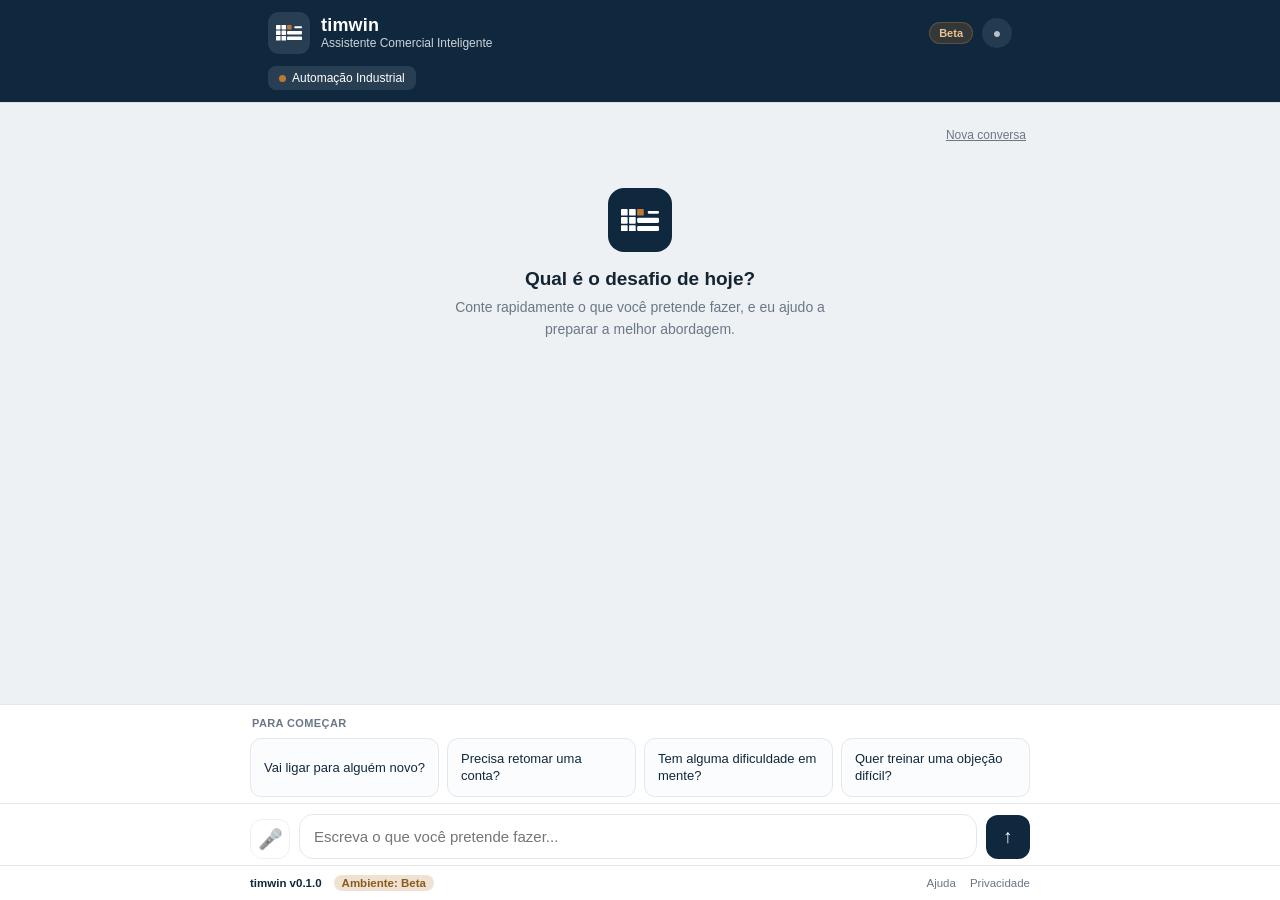
==== index.html @ bf7247e2 "Update index.html" ====
<!DOCTYPE html>
<html lang="pt-BR">
<head>
<meta charset="utf-8" />
<meta name="viewport" content="width=device-width, initial-scale=1, viewport-fit=cover, maximum-scale=1" />
<title>timwin</title>
<meta name="theme-color" content="#10283e" />
<link rel="icon" href="favicon.ico" sizes="any" />
<link rel="icon" type="image/png" sizes="32x32" href="favicon-32x32.png" />
<link rel="icon" type="image/png" sizes="16x16" href="favicon-16x16.png" />
<link rel="apple-touch-icon" href="apple-touch-icon.png" />
<link rel="manifest" href="manifest.json" />
<meta name="apple-mobile-web-app-capable" content="yes" />
<meta name="apple-mobile-web-app-status-bar-style" content="black-translucent" />
<meta name="apple-mobile-web-app-title" content="timwin" />
<meta name="mobile-web-app-capable" content="yes" />
<style>
  :root{
    --navy:#10283e; --navy-2:#1c3a56; --amber:#be7931; --bg:#eef1f4; --card:#ffffff;
    --ink:#132433; --muted:#6a7787; --line:#e3e8ee; --user:#10283e; --wrap:780px;
  }
  *{box-sizing:border-box; -webkit-tap-highlight-color:transparent}
  html,body{margin:0;height:100%}
  body{
    font-family:-apple-system,BlinkMacSystemFont,"Segoe UI",Roboto,Helvetica,Arial,sans-serif;
    background:var(--bg); color:var(--ink);
    display:flex; flex-direction:column; height:100dvh; overflow:hidden;
  }
  .wrap{width:100%; max-width:var(--wrap); margin:0 auto}

  header{background:var(--navy); color:#fff; box-shadow:0 1px 0 rgba(0,0,0,.08)}
  .hbar{display:flex; align-items:center; gap:12px; padding:calc(env(safe-area-inset-top) + 12px) 18px 12px}
  .brand{display:flex; align-items:center; gap:11px; min-width:0}
  .mark{width:42px;height:42px;border-radius:11px;background:rgba(255,255,255,.10);
    display:flex;align-items:center;justify-content:center;flex:0 0 42px}
  .mark svg{width:26px;height:auto;display:block}
  .bname{font-size:18px;font-weight:600;line-height:1.05;letter-spacing:.2px}
  .bsub{font-size:12px;opacity:.8;margin-top:2px}
  .hright{margin-left:auto;display:flex;align-items:center;gap:9px}
  .env{font-size:11px;font-weight:600;padding:4px 9px;border-radius:20px;
    background:rgba(190,121,49,.20);color:#f0c191;border:1px solid rgba(190,121,49,.35)}
  .user{width:30px;height:30px;border-radius:50%;background:rgba(255,255,255,.12);
    display:flex;align-items:center;justify-content:center;font-size:14px;opacity:.7}
  .disc{display:flex;align-items:center;gap:7px;padding:0 18px 12px}
  .discbadge{display:inline-flex;align-items:center;gap:6px;font-size:12px;font-weight:500;
    background:rgba(255,255,255,.10);padding:5px 11px;border-radius:8px}
  .discbadge .dot{width:7px;height:7px;border-radius:50%;background:var(--amber)}

  main{flex:1; overflow-y:auto; padding:18px 16px}
  .toolbar{margin-bottom:14px; display:flex; align-items:center; justify-content:space-between; gap:10px; min-height:30px}
  .acaobadge{display:none; align-items:center; gap:8px; font-size:12.5px; font-weight:600; color:var(--navy);
    background:#fff; border:1px solid var(--line); padding:6px 12px; border-radius:20px}
  .acaobadge .dot{width:7px;height:7px;border-radius:50%;background:var(--amber)}
  .acaobadge a{color:var(--muted); font-weight:500; text-decoration:underline; cursor:pointer; margin-left:4px}
  .newconv{font-size:12px; color:var(--muted); text-decoration:underline; cursor:pointer; background:none; border:0; padding:4px; margin-left:auto}
  #thread{display:flex;flex-direction:column;gap:11px;min-height:100%}
  .row{display:flex}
  .row.me{justify-content:flex-end}
  .bubble{max-width:88%;font-size:14.5px;line-height:1.55;padding:11px 14px;border-radius:16px;
    word-wrap:break-word;white-space:normal}
  .row.bot .bubble{background:var(--card);border:1px solid var(--line);border-bottom-left-radius:5px;box-shadow:0 1px 2px rgba(16,40,62,.04)}
  .row.me .bubble{background:var(--user);color:#fff;border-bottom-right-radius:5px}
  .bubble strong{font-weight:600}
  .typing{display:inline-flex;gap:7px;align-items:center;padding:12px 15px;color:var(--muted);font-size:13.5px}
  .dots{display:inline-flex;gap:4px}
  .dots i{width:7px;height:7px;border-radius:50%;background:#b6c2cd;display:inline-block;animation:b 1s infinite}
  .dots i:nth-child(2){animation-delay:.15s}.dots i:nth-child(3){animation-delay:.3s}
  @keyframes b{0%,60%,100%{opacity:.3;transform:translateY(0)}30%{opacity:1;transform:translateY(-3px)}}
  /* baloes de sugestao adaptada, abaixo da resposta */
  .suggchips{display:flex;flex-wrap:wrap;gap:7px;margin:-2px 2px 2px}
  .suggchips button{border:1px solid var(--line);background:#fff;color:var(--navy);font-size:12.5px;
    padding:8px 12px;border-radius:16px;cursor:pointer;font-weight:500;line-height:1.3;
    box-shadow:0 1px 4px rgba(16,40,62,.08)}
  .suggchips button::before{content:"\2192";color:var(--amber);font-weight:700;margin-right:6px}
  .suggchips button:hover{border-color:#c9d4de}
  /* botoes de confirmacao/escolha - mais destacados que as sugestoes, porque travam o fluxo */
  .quickreplies{display:flex;flex-wrap:wrap;gap:8px;margin:-2px 2px 4px}
  .quickreplies button{border:1.5px solid var(--navy);background:var(--navy);color:#fff;font-size:13px;
    padding:9px 15px;border-radius:20px;cursor:pointer;font-weight:600;line-height:1.3;
    box-shadow:0 1px 4px rgba(16,40,62,.12)}
  .quickreplies button.secondary{background:#fff;color:var(--navy)}
  .quickreplies button:hover{opacity:.9}
  .empty{margin:auto;text-align:center;padding:24px 22px;max-width:440px}
  .empty .glyph{width:64px;height:64px;border-radius:16px;background:var(--navy);
    display:flex;align-items:center;justify-content:center;margin:0 auto 16px}
  .empty .glyph svg{width:38px;height:auto}
  .empty h2{margin:0 0 6px;font-size:19px;font-weight:600;color:var(--ink)}
  .empty p{margin:0;color:var(--muted);font-size:14px;line-height:1.6}

  .suggest{background:var(--card);border-top:1px solid var(--line);padding:12px 16px 6px}
  .suggest .lbl{font-size:11px;font-weight:700;letter-spacing:.4px;text-transform:uppercase;color:var(--muted);margin:0 2px 9px}
  #starters{display:grid;grid-template-columns:repeat(auto-fit,minmax(150px,1fr));gap:8px}
  #starters button{text-align:left;border:1px solid var(--line);background:#fbfcfd;color:var(--navy);
    font-size:13px;font-weight:500;padding:11px 13px;border-radius:11px;cursor:pointer;line-height:1.35}
  #starters button:hover{border-color:#c9d4de;background:#fff}

  .composer-wrap{background:var(--card);border-top:1px solid var(--line);padding:10px 16px 6px}
  .composer{display:flex;gap:9px;align-items:flex-end}
  .iconbtn{width:40px;height:40px;flex:0 0 40px;border:1px solid var(--line);border-radius:12px;background:#fff;
    color:var(--muted);font-size:20px;cursor:not-allowed;display:flex;align-items:center;justify-content:center;opacity:.6}
  textarea{flex:1;resize:none;border:1px solid var(--line);border-radius:14px;padding:11px 14px;
    font:inherit;font-size:15px;max-height:130px;outline:none;background:#fff;line-height:1.4}
  textarea:focus{border-color:var(--navy-2)}
  textarea:disabled{background:#f4f6f8;color:#aeb8c2}
  .send{width:44px;height:44px;flex:0 0 44px;border:0;border-radius:12px;background:var(--navy);color:#fff;
    font-size:19px;cursor:pointer;display:flex;align-items:center;justify-content:center}
  .send:disabled{opacity:.45}

  footer{background:var(--card);border-top:1px solid var(--line);
    padding:9px 18px calc(env(safe-area-inset-bottom) + 9px);font-size:11.5px;color:var(--muted)}
  footer .ver{font-weight:600;color:var(--navy)}
  footer .fenv{padding:2px 8px;border-radius:12px;background:#f0e2d3;color:#8a5a1f;font-weight:600}
  footer .links{margin-left:auto;display:flex;gap:14px}
  footer .links a{color:var(--muted);text-decoration:none}
</style>
</head>
<body>

  <!-- 1. HEADER -->
  <header>
    <div class="hbar wrap">
      <div class="brand">
        <span class="mark" aria-hidden="true">
          <svg viewBox="0 0 574 344" xmlns="http://www.w3.org/2000/svg">
            <g fill="#ffffff">
              <rect x="0" y="0" width="100" height="100" rx="10"/><rect x="122" y="0" width="100" height="100" rx="10"/>
              <rect x="0" y="122" width="100" height="100" rx="10"/><rect x="122" y="122" width="100" height="100" rx="10"/>
              <rect x="0" y="244" width="100" height="100" rx="10"/><rect x="122" y="244" width="100" height="100" rx="10"/>
              <rect x="404" y="30" width="170" height="40" rx="16"/>
              <rect x="244" y="134" width="330" height="76" rx="20"/>
              <rect x="244" y="256" width="330" height="76" rx="20"/>
            </g>
            <rect x="244" y="0" width="100" height="100" rx="10" fill="#be7931"/>
          </svg>
        </span>
        <div>
          <div class="bname">timwin</div>
          <div class="bsub">Assistente Comercial Inteligente</div>
        </div>
      </div>
      <div class="hright">
        <span class="env" id="env-chip">Beta</span>
        <span class="user" title="Usuario" aria-hidden="true">&#9679;</span>
      </div>
    </div>
    <div class="disc wrap">
      <span class="discbadge"><span class="dot"></span>Automação Industrial</span>
    </div>
  </header>

  <!-- 2. MAIN / CHAT -->
  <main>
    <div class="wrap">
      <div class="toolbar">
        <span class="acaobadge" id="acaobadge"><span class="dot"></span><span id="acaobadge-text"></span><a id="trocar-acao">trocar</a></span>
        <button class="newconv" id="newconv" type="button">Nova conversa</button>
      </div>
      <div id="thread">
        <div class="empty" id="hint">
          <div class="glyph" aria-hidden="true">
            <svg viewBox="0 0 574 344" xmlns="http://www.w3.org/2000/svg">
              <g fill="#ffffff">
                <rect x="0" y="0" width="100" height="100" rx="10"/><rect x="122" y="0" width="100" height="100" rx="10"/>
                <rect x="0" y="122" width="100" height="100" rx="10"/><rect x="122" y="122" width="100" height="100" rx="10"/>
                <rect x="0" y="244" width="100" height="100" rx="10"/><rect x="122" y="244" width="100" height="100" rx="10"/>
                <rect x="404" y="30" width="170" height="40" rx="16"/>
                <rect x="244" y="134" width="330" height="76" rx="20"/>
                <rect x="244" y="256" width="330" height="76" rx="20"/>
              </g>
              <rect x="244" y="0" width="100" height="100" rx="10" fill="#be7931"/>
            </svg>
          </div>
          <h2>Qual é o desafio de hoje?</h2>
          <p id="hint-text">Conte rapidamente o que você pretende fazer, e eu ajudo a preparar a melhor abordagem.</p>
        </div>
      </div>
    </div>
  </main>

  <!-- 3. SUGESTOES RAPIDAS (some apos a primeira mensagem) -->
  <div class="suggest" id="suggest">
    <div class="wrap">
      <p class="lbl">Para começar</p>
      <div id="starters"></div>
    </div>
  </div>

  <!-- 4. ENTRADA -->
  <div class="composer-wrap">
    <div class="wrap">
      <div class="composer">
        <button class="iconbtn" type="button" title="Áudio (em breve)" aria-label="Áudio (em breve)" disabled>&#127908;</button>
        <textarea id="input" rows="1" placeholder="Escreva o que você pretende fazer..." autocomplete="off"></textarea>
        <button class="send" id="send" aria-label="Enviar">&#8593;</button>
      </div>
    </div>
  </div>

  <!-- 5. FOOTER -->
  <footer>
    <div class="wrap" style="display:flex;align-items:center;gap:12px;flex-wrap:wrap">
      <span class="ver" id="footer">timwin</span>
      <span class="fenv">Ambiente: Beta</span>
      <span class="links">
        <a href="#" onclick="return false">Ajuda</a>
        <a href="#" onclick="return false">Privacidade</a>
      </span>
    </div>
  </footer>

<script src="config.js"></script>
<script>
  var C = window.CONFIG || {};
  var WEBHOOK = C.WEBHOOK || "";
  var DISCIPLINA = C.DISCIPLINA || "automacao-industrial";
  var TIMEOUT_MS = C.TIMEOUT_MS || 40000;
  var busy = false;

  var LABELS = { "primeira-ligacao": "Primeira Ligação", "ligacao-de-retomada": "Ligação de Retomada" };

  /* Estado da conversa (100% no cliente; o Make e stateless - reenviamos o
     historico a cada chamada da rota "confirmado"). conv pode ser:
     idle | aguardando_confirmacao | fora_escopo | confirmado | escalado */
  var state = { conv: "idle", acao: null, acaoProposta: null, mensagemOriginal: null, historico: "" };

  var thread = document.getElementById("thread");
  var hint = document.getElementById("hint");
  var input = document.getElementById("input");
  var sendBtn = document.getElementById("send");
  var suggestEl = document.getElementById("suggest");
  var acaobadge = document.getElementById("acaobadge");
  var acaobadgeText = document.getElementById("acaobadge-text");
  document.getElementById("footer").textContent = (C.APP_NAME || "timwin") + " v" + (C.APP_VERSION || "0.0.0");
  document.getElementById("trocar-acao").addEventListener("click", function(){ resetConversation(); });
  document.getElementById("newconv").addEventListener("click", function(){ resetConversation(); });

  /* Starters: 1 e 2 pulam a classificacao (vao direto pra rota "confirmado"
     com a metodologia ja definida). 3 e 4 sao abertos: so preenchem o campo
     de texto, o vendedor completa e envia do jeito que quiser. */
  var STARTERS = [
    { label:"Vai ligar para alguém novo?", type:"bypass", acao:"primeira-ligacao", mensagem:"Vou ligar para um cliente novo." },
    { label:"Precisa retomar uma conta?", type:"bypass", acao:"ligacao-de-retomada", mensagem:"Preciso retomar contato com uma conta." },
    { label:"Tem alguma dificuldade em mente?", type:"prefill", prefill:"Minha dificuldade é: " },
    { label:"Quer treinar uma objeção difícil?", type:"prefill", prefill:"Quero treinar uma resposta para essa objeção: " }
  ];
  var startersEl = document.getElementById("starters");
  function renderStarters(){
    startersEl.innerHTML = "";
    STARTERS.forEach(function(s){
      var b = document.createElement("button");
      b.textContent = s.label;
      b.onclick = function(){
        if(busy) return;
        if(s.type === "bypass"){ sendBypass(s.acao, s.mensagem); }
        else {
          input.value = s.prefill || "";
          autoGrow(); input.focus();
          input.selectionStart = input.selectionEnd = input.value.length;
        }
      };
      startersEl.appendChild(b);
    });
  }
  renderStarters();

  function esc(s){ return s.replace(/&/g,"&amp;").replace(/</g,"&lt;").replace(/>/g,"&gt;"); }
  function fmt(s){
    return esc(s).replace(/\*\*(.+?)\*\*/g,"<strong>$1</strong>").replace(/\n/g,"<br>");
  }

  function addBubble(text, who, isHtml){
    if(hint){ hint.remove(); hint = null; }
    var row = document.createElement("div");
    row.className = "row " + who;
    var b = document.createElement("div");
    b.className = "bubble";
    if(isHtml){ b.innerHTML = text; } else { b.textContent = text; }
    row.appendChild(b);
    thread.appendChild(row);
    row.scrollIntoView({block:"end"});
    return row;
  }

  function renderSuggestions(list){
    if(!list || !list.length) return;
    var box = document.createElement("div");
    box.className = "suggchips";
    list.forEach(function(q){
      var b = document.createElement("button");
      b.textContent = q;
      b.onclick = function(){ if(!busy) send(q); };
      box.appendChild(b);
    });
    thread.appendChild(box);
    box.scrollIntoView({block:"end"});
  }

  /* Botoes de confirmacao/escolha: travam o fluxo ate o vendedor decidir.
     items: [{label, secondary(bool), onClick}] */
  function renderQuickReplies(items){
    var box = document.createElement("div");
    box.className = "quickreplies";
    items.forEach(function(item){
      var b = document.createElement("button");
      b.textContent = item.label;
      if(item.secondary){ b.className = "secondary"; }
      b.onclick = function(){ if(busy) return; box.remove(); item.onClick(); };
      box.appendChild(b);
    });
    thread.appendChild(box);
    box.scrollIntoView({block:"end"});
    return box;
  }

  function thinkingRow(){
    var row = document.createElement("div");
    row.className = "row bot";
    row.innerHTML = '<div class="bubble typing">Pensando<span class="dots"><i></i><i></i><i></i></span></div>';
    thread.appendChild(row);
    row.scrollIntoView({block:"end"});
    return row;
  }

  function lockComposer(locked, placeholder){
    input.disabled = locked;
    sendBtn.disabled = locked;
    input.placeholder = placeholder || "Escreva o que você pretende fazer...";
  }

  function showAcaoBadge(acao){
    acaobadgeText.textContent = LABELS[acao] || acao;
    acaobadge.style.display = "inline-flex";
  }

  function resetConversation(){
    state = { conv: "idle", acao: null, acaoProposta: null, mensagemOriginal: null, historico: "" };
    thread.innerHTML = "";
    var h = document.createElement("div");
    h.className = "empty"; h.id = "hint";
    h.innerHTML = '<div class="glyph" aria-hidden="true"><svg viewBox="0 0 574 344" xmlns="http://www.w3.org/2000/svg"><g fill="#ffffff"><rect x="0" y="0" width="100" height="100" rx="10"/><rect x="122" y="0" width="100" height="100" rx="10"/><rect x="0" y="122" width="100" height="100" rx="10"/><rect x="122" y="122" width="100" height="100" rx="10"/><rect x="0" y="244" width="100" height="100" rx="10"/><rect x="122" y="244" width="100" height="100" rx="10"/><rect x="404" y="30" width="170" height="40" rx="16"/><rect x="244" y="134" width="330" height="76" rx="20"/><rect x="244" y="256" width="330" height="76" rx="20"/></g><rect x="244" y="0" width="100" height="100" rx="10" fill="#be7931"/></svg></div><h2>Qual é o desafio de hoje?</h2><p id="hint-text">Conte rapidamente o que você pretende fazer, e eu ajudo a preparar a melhor abordagem.</p>';
    thread.appendChild(h);
    hint = h;
    acaobadge.style.display = "none";
    suggestEl.style.display = "block";
    renderStarters();
    lockComposer(false);
    input.value = ""; autoGrow();
    input.focus();
  }

  function autoGrow(){ input.style.height="auto"; input.style.height=Math.min(input.scrollHeight,130)+"px"; }
  input.addEventListener("input", autoGrow);
  input.addEventListener("keydown", function(e){
    if(e.key==="Enter" && !e.shiftKey){ e.preventDefault(); trySend(); }
  });
  sendBtn.addEventListener("click", trySend);
  function trySend(){ var t=input.value.trim(); if(t) send(t); }

  /* Chamada generica ao webhook. params = objeto de querystring.
     cb(bodyText) recebe o corpo cru da resposta (JSON ou texto plano,
     quem chama sabe qual esperar pelo estado que mandou). */
  function callWebhook(params, cb, errCb){
    var qs = Object.keys(params).map(function(k){
      return encodeURIComponent(k) + "=" + encodeURIComponent(params[k] == null ? "" : params[k]);
    }).join("&");
    var url = WEBHOOK + "?" + qs;

    var ctrl = new AbortController();
    var timedOut = false;
    var timer = setTimeout(function(){ timedOut = true; ctrl.abort(); }, TIMEOUT_MS);

    fetch(url, { method:"GET", cache:"no-store", signal:ctrl.signal })
      .then(function(r){ return r.text(); })
      .then(function(txt){ clearTimeout(timer); cb(txt); })
      .catch(function(){
        clearTimeout(timer);
        if(errCb){ errCb(timedOut); }
      });
  }

  function send(text){
    if(busy) return;
    if(!WEBHOOK){ addBubble("Configuração ausente: defina o WEBHOOK no config.js.", "bot", false); return; }
    if(state.conv !== "idle" && state.conv !== "confirmado"){
      /* nao deveria acontecer (composer fica travado nesses estados), mas por
         seguranca nao envia texto livre enquanto aguarda uma decisao por botao */
      return;
    }
    busy = true; sendBtn.disabled = true;
    suggestEl.style.display = "none";
    addBubble(text, "me", false);
    input.value=""; autoGrow();
    var t = thinkingRow();

    if(state.conv === "idle"){
      callWebhook(
        { estado:"novo", mensagem:text, disciplina:DISCIPLINA },
        function(txt){ t.remove(); busy=false; input.focus(); handleNovoResponse(txt, text); },
        function(timedOut){ t.remove(); busy=false; input.focus(); onWebhookError(timedOut); }
      );
    } else { /* confirmado */
      var acaoAtual = state.acao;
      var historicoAtual = state.historico;
      callWebhook(
        { estado:"confirmado", acao:acaoAtual, disciplina:DISCIPLINA, mensagem:text, historico:historicoAtual },
        function(txt){ t.remove(); busy=false; input.focus(); handleConfirmadoResponse(txt, text); },
        function(timedOut){ t.remove(); busy=false; input.focus(); onWebhookError(timedOut); }
      );
    }
  }

  function onWebhookError(timedOut){
    if(timedOut){
      addBubble("O timwin demorou para responder. Tente novamente em alguns instantes.", "bot", false);
    } else {
      addBubble("Falha de conexão. Verifica a internet e tenta de novo.", "bot", false);
    }
  }

  /* Bypass de classificacao: usado pelos starters 1 e 2, que ja sabem a
     metodologia. Nao passa pela rota "novo" do Make. */
  function sendBypass(acao, mensagem){
    if(busy) return;
    if(!WEBHOOK){ addBubble("Configuração ausente: defina o WEBHOOK no config.js.", "bot", false); return; }
    suggestEl.style.display = "none";
    addBubble(mensagem, "me", false);
    state.mensagemOriginal = mensagem;
    confirmarMetodologia(acao);
  }

  function handleNovoResponse(rawTxt, originalText){
    var resp;
    try { resp = JSON.parse(rawTxt); }
    catch(e){
      addBubble("Não peguei bem o que você quis dizer. Pode tentar reformular ou escolher uma das opções abaixo.", "bot", false);
      state.conv = "idle";
      lockComposer(false);
      suggestEl.style.display = "block";
      return;
    }
    addBubble(resp.mensagem || "...", "bot", false);

    if(resp.estado === "aguardando_confirmacao"){
      state.conv = "aguardando_confirmacao";
      state.acaoProposta = resp.acao_proposta;
      state.mensagemOriginal = originalText;
      lockComposer(true, "Toque numa opção acima para confirmar...");
      renderQuickReplies([
        { label: "Sim, é isso", onClick: function(){ confirmarMetodologia(state.acaoProposta); } },
        { label: "Não, é a outra", secondary: true, onClick: function(){
            var outra = state.acaoProposta === "primeira-ligacao" ? "ligacao-de-retomada" : "primeira-ligacao";
            confirmarMetodologia(outra);
          } }
      ]);
    } else if(resp.estado === "fora_escopo"){
      state.conv = "fora_escopo";
      state.mensagemOriginal = originalText;
      lockComposer(true, "Toque numa opção acima...");
      renderQuickReplies([
        { label: "Pode tratar como retomada", onClick: function(){ confirmarMetodologia("ligacao-de-retomada"); } },
        { label: "Prefiro falar com o Demetrius", secondary: true, onClick: function(){ escalar(); } }
      ]);
    } else {
      /* resposta inesperada: nao trava o app, deixa tentar de novo */
      state.conv = "idle";
      lockComposer(false);
      suggestEl.style.display = "block";
    }
  }

  function confirmarMetodologia(acao){
    if(busy) return;
    busy = true;
    lockComposer(true, "Um instante...");
    state.acao = acao;
    var t = thinkingRow();
    callWebhook(
      { estado:"confirmado", acao:acao, disciplina:DISCIPLINA, mensagem:state.mensagemOriginal, historico:"" },
      function(txt){
        t.remove(); busy = false;
        handleConfirmadoResponse(txt, state.mensagemOriginal);
        state.conv = "confirmado";
        lockComposer(false);
        showAcaoBadge(acao);
        input.focus();
      },
      function(timedOut){ t.remove(); busy = false; state.conv = "idle"; lockComposer(false); onWebhookError(timedOut); }
    );
  }

  function escalar(){
    if(busy) return;
    busy = true;
    lockComposer(true, "Um instante...");
    var t = thinkingRow();
    callWebhook(
      { estado:"escalar", mensagem:state.mensagemOriginal, historico:state.historico },
      function(txt){
        t.remove(); busy = false;
        addBubble(txt && txt.trim() ? txt.trim() : "Beleza, avisei o Demetrius.", "bot", false);
        /* topico resolvido: libera para uma nova pergunta, mantendo o historico da tela */
        state.conv = "idle";
        state.acaoProposta = null;
        state.mensagemOriginal = null;
        lockComposer(false);
        input.focus();
      },
      function(timedOut){ t.remove(); busy = false; state.conv = "idle"; lockComposer(false); onWebhookError(timedOut); }
    );
  }

  function handleConfirmadoResponse(rawTxt, userMsg){
    var raw = (rawTxt && rawTxt.trim() && rawTxt.trim()!=="Accepted") ? rawTxt.trim()
              : "Não consegui responder agora. Tenta de novo em instantes.";
    var answer = raw, sugg = [];
    var m = raw.split("###SUGESTOES###");
    if(m.length > 1){
      answer = m[0].trim();
      sugg = m[1].split("|").map(function(x){ return x.trim(); }).filter(function(x){ return x.length; }).slice(0,3);
    }
    addBubble(fmt(answer), "bot", true);
    renderSuggestions(sugg);
    state.historico += "Vendedor: " + userMsg + "\nTimwin: " + answer + "\n\n";
    renderReportAction();
  }

  /* Acao discreta de gerar relatorio: aparece apos cada resposta da rota
     confirmado. Nao trava a conversa - o vendedor pode continuar batendo
     papo normalmente sem nunca tocar nela. */
  function renderReportAction(){
    var box = document.createElement("div");
    box.className = "quickreplies";
    var b = document.createElement("button");
    b.className = "secondary";
    b.textContent = "📄 Gerar Relatório";
    b.onclick = function(){ if(busy) return; box.remove(); gerarRelatorio(); };
    box.appendChild(b);
    thread.appendChild(box);
    box.scrollIntoView({block:"end"});
  }

  function gerarRelatorio(){
    if(busy) return;
    busy = true;
    lockComposer(true, "Gerando relatório...");
    var t = thinkingRow();
    callWebhook(
      { estado:"relatorio", disciplina:DISCIPLINA, acao:state.acao || "", historico:state.historico },
      function(txt){
        t.remove(); busy = false; lockComposer(false);
        var link = (txt || "").trim();
        if(link.indexOf("http") === 0){
          addBubble('Relatório pronto. <a href="' + esc(link) + '" target="_blank" rel="noopener">Abrir relatório</a>', "bot", true);
          renderQuickReplies([
            { label: "↗️ Continuar Conversa", secondary: true, onClick: function(){ input.focus(); } }
          ]);
        } else {
          addBubble("Não consegui gerar o relatório agora. Tenta de novo em instantes.", "bot", false);
        }
        input.focus();
      },
      function(timedOut){ t.remove(); busy = false; lockComposer(false); onWebhookError(timedOut); }
    );
  }

  if("serviceWorker" in navigator){
    window.addEventListener("load", function(){ navigator.serviceWorker.register("sw.js").catch(function(){}); });
  }
</script>
</body>
</html>
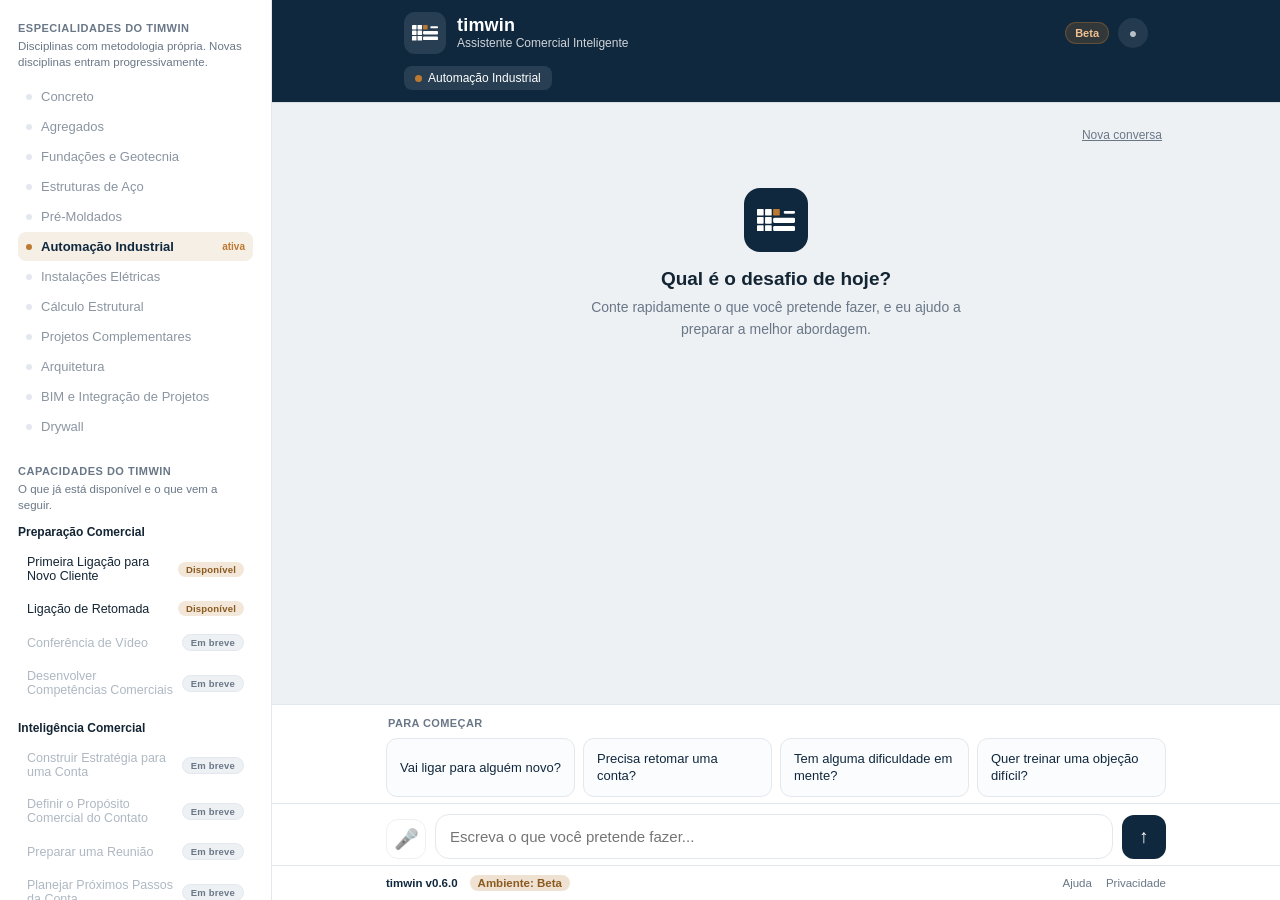
==== commit 5afa3e0a: "Update index.html" ====
--- a/index.html
+++ b/index.html
@@ -24,9 +24,12 @@
   body{
     font-family:-apple-system,BlinkMacSystemFont,"Segoe UI",Roboto,Helvetica,Arial,sans-serif;
     background:var(--bg); color:var(--ink);
-    display:flex; flex-direction:column; height:100dvh; overflow:hidden;
   }
   .wrap{width:100%; max-width:var(--wrap); margin:0 auto}
+
+  /* 0. LAYOUT GERAL: sidebar (Especialidades/Capacidades) + coluna do chat */
+  .app{display:flex; height:100dvh; overflow:hidden}
+  .chatcol{flex:1; min-width:0; display:flex; flex-direction:column; height:100dvh; overflow:hidden}
 
   header{background:var(--navy); color:#fff; box-shadow:0 1px 0 rgba(0,0,0,.08)}
   .hbar{display:flex; align-items:center; gap:12px; padding:calc(env(safe-area-inset-top) + 12px) 18px 12px}
@@ -41,10 +44,57 @@
     background:rgba(190,121,49,.20);color:#f0c191;border:1px solid rgba(190,121,49,.35)}
   .user{width:30px;height:30px;border-radius:50%;background:rgba(255,255,255,.12);
     display:flex;align-items:center;justify-content:center;font-size:14px;opacity:.7}
+  .menubtn{display:none;width:32px;height:32px;flex:0 0 32px;border-radius:9px;background:rgba(255,255,255,.12);
+    border:0;color:#fff;font-size:17px;cursor:pointer;align-items:center;justify-content:center}
   .disc{display:flex;align-items:center;gap:7px;padding:0 18px 12px}
   .discbadge{display:inline-flex;align-items:center;gap:6px;font-size:12px;font-weight:500;
     background:rgba(255,255,255,.10);padding:5px 11px;border-radius:8px}
   .discbadge .dot{width:7px;height:7px;border-radius:50%;background:var(--amber)}
+
+  /* 0b. SIDEBAR: Especialidades do Timwin + Capacidades do Timwin */
+  .sidebar{width:272px; flex:0 0 272px; background:#fff; border-right:1px solid var(--line);
+    overflow-y:auto; height:100dvh}
+  .sidebar-inner{padding:22px 18px 28px}
+  .sidebar-brand{display:flex; align-items:center; gap:10px; margin-bottom:22px}
+  .sidebar-brand .mark{background:var(--navy)}
+  .sidebar-brand .mark svg{width:22px}
+  .sidebar-brand-name{font-size:15px; font-weight:700; color:var(--navy)}
+  .sidebar-head{display:none}
+  .sidebar-close{background:none;border:0;font-size:24px;color:var(--muted);cursor:pointer;line-height:1;padding:2px 6px}
+  .sidebar-section{margin-bottom:24px}
+  .sidebar-section:last-child{margin-bottom:0}
+  .sidebar-section h3{font-size:11px; font-weight:700; letter-spacing:.5px; text-transform:uppercase;
+    color:var(--muted); margin:0 0 4px}
+  .sidebar-section .subtxt{font-size:11.5px; color:var(--muted); margin:0 0 12px; line-height:1.4}
+  .disc-list{list-style:none; margin:0; padding:0; display:flex; flex-direction:column; gap:1px}
+  .disc-item{display:flex; align-items:center; gap:9px; padding:7px 8px; border-radius:8px; font-size:13px; color:#8b95a1}
+  .disc-item.active{color:var(--navy); font-weight:600; background:#f5efe6}
+  .disc-dot{width:6px;height:6px;border-radius:50%;background:var(--line);flex:0 0 6px}
+  .disc-item.active .disc-dot{background:var(--amber)}
+  .disc-item .tag{margin-left:auto; font-size:10px; font-weight:700; color:var(--amber)}
+  .cap-group{margin-bottom:16px}
+  .cap-group:last-child{margin-bottom:0}
+  .cap-group h4{font-size:12px; font-weight:700; color:var(--ink); margin:0 0 8px}
+  .cap-item{display:flex; align-items:center; justify-content:space-between; gap:8px;
+    padding:8px 9px; border-radius:9px; font-size:12.5px; margin-bottom:2px}
+  .cap-item .name{color:var(--ink)}
+  .cap-item.disabled .name{color:#aeb8c2}
+  .cap-item.clickable{cursor:pointer}
+  .cap-item.clickable:hover{background:#f4f6f8}
+  .pill{font-size:9.5px; font-weight:700; padding:2px 8px; border-radius:20px; letter-spacing:.2px; flex:0 0 auto; white-space:nowrap}
+  .pill.live{background:rgba(190,121,49,.18); color:#8a5a1f}
+  .pill.soon{background:#eef1f4; color:var(--muted); border:1px solid var(--line)}
+  .pill.future{background:#eef1f4; color:#c1c9d1}
+  .sidebar-backdrop{display:none}
+
+  @media (max-width: 900px){
+    .menubtn{display:flex}
+    .sidebar{position:fixed; left:0; top:0; bottom:0; z-index:40; width:86vw; max-width:320px;
+      transform:translateX(-100%); transition:transform .22s ease; box-shadow:2px 0 22px rgba(16,40,62,.2)}
+    .sidebar.open{transform:translateX(0)}
+    .sidebar-head{display:flex; align-items:center; justify-content:space-between; margin-bottom:6px}
+    .sidebar-backdrop.open{display:block; position:fixed; inset:0; background:rgba(16,40,62,.35); z-index:30}
+  }
 
   main{flex:1; overflow-y:auto; padding:18px 16px}
   .toolbar{margin-bottom:14px; display:flex; align-items:center; justify-content:space-between; gap:10px; min-height:30px}
@@ -52,7 +102,12 @@
     background:#fff; border:1px solid var(--line); padding:6px 12px; border-radius:20px}
   .acaobadge .dot{width:7px;height:7px;border-radius:50%;background:var(--amber)}
   .acaobadge a{color:var(--muted); font-weight:500; text-decoration:underline; cursor:pointer; margin-left:4px}
-  .newconv{font-size:12px; color:var(--muted); text-decoration:underline; cursor:pointer; background:none; border:0; padding:4px; margin-left:auto}
+  .toolbar-actions{display:flex; align-items:center; gap:14px; margin-left:auto}
+  .reportbtn{display:none; align-items:center; gap:6px; font-size:12.5px; font-weight:600; color:#fff;
+    background:var(--amber); border:0; padding:7px 13px; border-radius:20px; cursor:pointer; line-height:1.3}
+  .reportbtn:hover{opacity:.9}
+  .reportbtn:disabled{opacity:.5; cursor:not-allowed}
+  .newconv{font-size:12px; color:var(--muted); text-decoration:underline; cursor:pointer; background:none; border:0; padding:4px}
   #thread{display:flex;flex-direction:column;gap:11px;min-height:100%}
   .row{display:flex}
   .row.me{justify-content:flex-end}
@@ -115,6 +170,30 @@
 </style>
 </head>
 <body>
+<div class="app">
+  <div class="sidebar-backdrop" id="sidebarBackdrop"></div>
+
+  <!-- 0. SIDEBAR: Especialidades e Capacidades do Timwin (nao selecionavel nesta fase) -->
+  <aside class="sidebar" id="sidebar">
+    <div class="sidebar-inner">
+      <div class="sidebar-head">
+        <span class="sidebar-brand-name">timwin</span>
+        <button class="sidebar-close" id="sidebarClose" type="button" aria-label="Fechar">&times;</button>
+      </div>
+      <section class="sidebar-section">
+        <h3>Especialidades do Timwin</h3>
+        <p class="subtxt">Disciplinas com metodologia própria. Novas disciplinas entram progressivamente.</p>
+        <ul class="disc-list" id="discList"></ul>
+      </section>
+      <section class="sidebar-section">
+        <h3>Capacidades do Timwin</h3>
+        <p class="subtxt">O que já está disponível e o que vem a seguir.</p>
+        <div id="capGroups"></div>
+      </section>
+    </div>
+  </aside>
+
+  <div class="chatcol">
 
   <!-- 1. HEADER -->
   <header>
@@ -139,6 +218,7 @@
         </div>
       </div>
       <div class="hright">
+        <button class="menubtn" id="menubtn" type="button" aria-label="Especialidades e capacidades do Timwin">&#9776;</button>
         <span class="env" id="env-chip">Beta</span>
         <span class="user" title="Usuario" aria-hidden="true">&#9679;</span>
       </div>
@@ -153,7 +233,10 @@
     <div class="wrap">
       <div class="toolbar">
         <span class="acaobadge" id="acaobadge"><span class="dot"></span><span id="acaobadge-text"></span><a id="trocar-acao">trocar</a></span>
-        <button class="newconv" id="newconv" type="button">Nova conversa</button>
+        <div class="toolbar-actions">
+          <button class="reportbtn" id="reportbtn" type="button">📄 Gerar Relatório</button>
+          <button class="newconv" id="newconv" type="button">Nova conversa</button>
+        </div>
       </div>
       <div id="thread">
         <div class="empty" id="hint">
@@ -208,6 +291,9 @@
     </div>
   </footer>
 
+  </div><!-- /chatcol -->
+</div><!-- /app -->
+
 <script src="config.js"></script>
 <script>
   var C = window.CONFIG || {};
@@ -216,7 +302,50 @@
   var TIMEOUT_MS = C.TIMEOUT_MS || 40000;
   var busy = false;
 
-  var LABELS = { "primeira-ligacao": "Primeira Ligação", "ligacao-de-retomada": "Ligação de Retomada" };
+  var LABELS = { "primeira-ligacao": "Primeira Ligação para Novo Cliente", "ligacao-de-retomada": "Ligação de Retomada" };
+
+  /* Especialidades do Timwin: disciplinas com metodologia propria (hoje so
+     Automacao Industrial). Lista apenas informativa nesta fase (nao
+     selecionavel); prepara a arquitetura de navegacao para as proximas. */
+  var DISCIPLINAS = [
+    { nome:"Concreto" },
+    { nome:"Agregados" },
+    { nome:"Fundações e Geotecnia" },
+    { nome:"Estruturas de Aço" },
+    { nome:"Pré-Moldados" },
+    { nome:"Automação Industrial", ativa:true },
+    { nome:"Instalações Elétricas" },
+    { nome:"Cálculo Estrutural" },
+    { nome:"Projetos Complementares" },
+    { nome:"Arquitetura" },
+    { nome:"BIM e Integração de Projetos" },
+    { nome:"Drywall" }
+  ];
+
+  /* Capacidades do Timwin: status "live" (funcional, clicavel) x "soon"
+     (visao de produto, sem logica ainda) x "future" (evolucao, desabilitado).
+     Nao implementar logica nova aqui alem do bypass ja existente para os
+     itens live (mesmo caminho dos STARTERS). */
+  var CAPACIDADES = [
+    { grupo:"Preparação Comercial", itens:[
+        { nome:"Primeira Ligação para Novo Cliente", status:"live", acao:"primeira-ligacao", mensagem:"Vou ligar para um cliente novo." },
+        { nome:"Ligação de Retomada", status:"live", acao:"ligacao-de-retomada", mensagem:"Preciso retomar contato com uma conta." },
+        { nome:"Conferência de Vídeo", status:"soon" },
+        { nome:"Desenvolver Competências Comerciais", status:"soon" }
+    ]},
+    { grupo:"Inteligência Comercial", itens:[
+        { nome:"Construir Estratégia para uma Conta", status:"soon" },
+        { nome:"Definir o Propósito Comercial do Contato", status:"soon" },
+        { nome:"Preparar uma Reunião", status:"soon" },
+        { nome:"Planejar Próximos Passos da Conta", status:"soon" }
+    ]},
+    { grupo:"Evoluções Futuras", itens:[
+        { nome:"Dossiê da Conta", status:"future" },
+        { nome:"Análise de Evidências", status:"future" },
+        { nome:"Histórico da Conta", status:"future" },
+        { nome:"Relatórios Inteligentes", status:"future" }
+    ]}
+  ];
 
   /* Estado da conversa (100% no cliente; o Make e stateless - reenviamos o
      historico a cada chamada da rota "confirmado"). conv pode ser:
@@ -230,9 +359,23 @@
   var suggestEl = document.getElementById("suggest");
   var acaobadge = document.getElementById("acaobadge");
   var acaobadgeText = document.getElementById("acaobadge-text");
+  var reportBtn = document.getElementById("reportbtn");
   document.getElementById("footer").textContent = (C.APP_NAME || "timwin") + " v" + (C.APP_VERSION || "0.0.0");
-  document.getElementById("trocar-acao").addEventListener("click", function(){ resetConversation(); });
+  document.getElementById("trocar-acao").addEventListener("click", function(){ promptTrocarMetodologia(); });
   document.getElementById("newconv").addEventListener("click", function(){ resetConversation(); });
+  reportBtn.addEventListener("click", function(){ if(busy) return; gerarRelatorio(); });
+
+  /* Sidebar (Especialidades/Capacidades): coluna fixa no desktop, gaveta
+     recolhivel no mobile (abaixo de 900px), acionada pelo botao de menu. */
+  var sidebar = document.getElementById("sidebar");
+  var sidebarBackdrop = document.getElementById("sidebarBackdrop");
+  var menuBtn = document.getElementById("menubtn");
+  var sidebarClose = document.getElementById("sidebarClose");
+  function openSidebar(){ sidebar.classList.add("open"); sidebarBackdrop.classList.add("open"); }
+  function closeSidebar(){ sidebar.classList.remove("open"); sidebarBackdrop.classList.remove("open"); }
+  menuBtn.addEventListener("click", openSidebar);
+  sidebarClose.addEventListener("click", closeSidebar);
+  sidebarBackdrop.addEventListener("click", closeSidebar);
 
   /* Starters: 1 e 2 pulam a classificacao (vao direto pra rota "confirmado"
      com a metodologia ja definida). 3 e 4 sao abertos: so preenchem o campo
@@ -263,6 +406,50 @@
   }
   renderStarters();
 
+  /* Painel de Especialidades: lista informativa (nao selecionavel), Automacao
+     Industrial marcada como a unica ativa hoje. Painel de Capacidades: os 2
+     itens "live" reaproveitam o bypass ja usado pelos STARTERS; os demais sao
+     so visuais nesta fase, sem logica nova. */
+  function renderSidebarContent(){
+    var discList = document.getElementById("discList");
+    discList.innerHTML = "";
+    DISCIPLINAS.forEach(function(d){
+      var li = document.createElement("li");
+      li.className = "disc-item" + (d.ativa ? " active" : "");
+      li.innerHTML = '<span class="disc-dot"></span><span>' + esc(d.nome) + '</span>' +
+        (d.ativa ? '<span class="tag">ativa</span>' : '');
+      discList.appendChild(li);
+    });
+
+    var capWrap = document.getElementById("capGroups");
+    capWrap.innerHTML = "";
+    CAPACIDADES.forEach(function(g){
+      var box = document.createElement("div");
+      box.className = "cap-group";
+      var h = document.createElement("h4");
+      h.textContent = g.grupo;
+      box.appendChild(h);
+      g.itens.forEach(function(it){
+        var row = document.createElement("div");
+        var isLive = it.status === "live";
+        row.className = "cap-item" + (isLive ? " clickable" : " disabled");
+        var pillClass = isLive ? "live" : (it.status === "soon" ? "soon" : "future");
+        var pillText = isLive ? "Disponível" : (it.status === "soon" ? "Em breve" : "Evolução futura");
+        row.innerHTML = '<span class="name">' + esc(it.nome) + '</span><span class="pill ' + pillClass + '">' + pillText + '</span>';
+        if(isLive){
+          row.onclick = function(){
+            closeSidebar();
+            if(busy) return;
+            sendBypass(it.acao, it.mensagem);
+          };
+        }
+        box.appendChild(row);
+      });
+      capWrap.appendChild(box);
+    });
+  }
+  renderSidebarContent();
+
   function esc(s){ return s.replace(/&/g,"&amp;").replace(/</g,"&lt;").replace(/>/g,"&gt;"); }
   function fmt(s){
     return esc(s).replace(/\*\*(.+?)\*\*/g,"<strong>$1</strong>").replace(/\n/g,"<br>");
@@ -330,6 +517,32 @@
   function showAcaoBadge(acao){
     acaobadgeText.textContent = LABELS[acao] || acao;
     acaobadge.style.display = "inline-flex";
+    reportBtn.style.display = "inline-flex";
+  }
+
+  /* Troca de metodologia no meio da conversa (sem perder o historico), usada
+     pelo link "trocar" do badge e quando o vendedor confirma uma sugestao de
+     troca feita pelo proprio Timwin. */
+  function promptTrocarMetodologia(){
+    if(busy || !state.acao) return;
+    var atual = state.acao;
+    var outra = atual === "primeira-ligacao" ? "ligacao-de-retomada" : "primeira-ligacao";
+    renderQuickReplies([
+      { label: "Trocar para " + LABELS[outra], onClick: function(){ trocarMetodologia(outra); } },
+      { label: "É Ligação de Aprofundamento", secondary: true, onClick: function(){ pedirAprofundamento(); } },
+      { label: "Manter " + LABELS[atual], secondary: true, onClick: function(){} }
+    ]);
+  }
+  function trocarMetodologia(novaAcao){
+    state.acao = novaAcao;
+    showAcaoBadge(novaAcao);
+    addBubble("Metodologia alterada para " + LABELS[novaAcao] + ". Continuamos a partir daqui.", "bot", false);
+  }
+  /* Ligacao de Aprofundamento ainda nao tem metodologia propria (backlog);
+     por enquanto, encaminha para o Demetrius igual ao fluxo "fora do escopo". */
+  function pedirAprofundamento(){
+    addBubble("Ligação de Aprofundamento ainda está em construção. Vou avisar o Demetrius para te ajudar com esse caso.", "bot", false);
+    escalar();
   }
 
   function resetConversation(){
@@ -341,6 +554,7 @@
     thread.appendChild(h);
     hint = h;
     acaobadge.style.display = "none";
+    reportBtn.style.display = "none";
     suggestEl.style.display = "block";
     renderStarters();
     lockComposer(false);
@@ -521,45 +735,30 @@
     addBubble(fmt(answer), "bot", true);
     renderSuggestions(sugg);
     state.historico += "Vendedor: " + userMsg + "\nTimwin: " + answer + "\n\n";
-    renderReportAction();
-  }
-
-  /* Acao discreta de gerar relatorio: aparece apos cada resposta da rota
-     confirmado. Nao trava a conversa - o vendedor pode continuar batendo
-     papo normalmente sem nunca tocar nela. */
-  function renderReportAction(){
-    var box = document.createElement("div");
-    box.className = "quickreplies";
-    var b = document.createElement("button");
-    b.className = "secondary";
-    b.textContent = "📄 Gerar Relatório";
-    b.onclick = function(){ if(busy) return; box.remove(); gerarRelatorio(); };
-    box.appendChild(b);
-    thread.appendChild(box);
-    box.scrollIntoView({block:"end"});
-  }
-
+  }
+
+  /* Gerar relatorio: acionado pelo botao fixo da barra de ferramentas (nao e
+     mais um balao da conversa). Fica visivel assim que uma metodologia esta
+     confirmada (showAcaoBadge) e some no reset (resetConversation). */
   function gerarRelatorio(){
     if(busy) return;
     busy = true;
+    reportBtn.disabled = true;
     lockComposer(true, "Gerando relatório...");
     var t = thinkingRow();
     callWebhook(
       { estado:"relatorio", disciplina:DISCIPLINA, acao:state.acao || "", historico:state.historico },
       function(txt){
-        t.remove(); busy = false; lockComposer(false);
+        t.remove(); busy = false; reportBtn.disabled = false; lockComposer(false);
         var link = (txt || "").trim();
         if(link.indexOf("http") === 0){
           addBubble('Relatório pronto. <a href="' + esc(link) + '" target="_blank" rel="noopener">Abrir relatório</a>', "bot", true);
-          renderQuickReplies([
-            { label: "↗️ Continuar Conversa", secondary: true, onClick: function(){ input.focus(); } }
-          ]);
         } else {
           addBubble("Não consegui gerar o relatório agora. Tenta de novo em instantes.", "bot", false);
         }
         input.focus();
       },
-      function(timedOut){ t.remove(); busy = false; lockComposer(false); onWebhookError(timedOut); }
+      function(timedOut){ t.remove(); busy = false; reportBtn.disabled = false; lockComposer(false); onWebhookError(timedOut); }
     );
   }
 
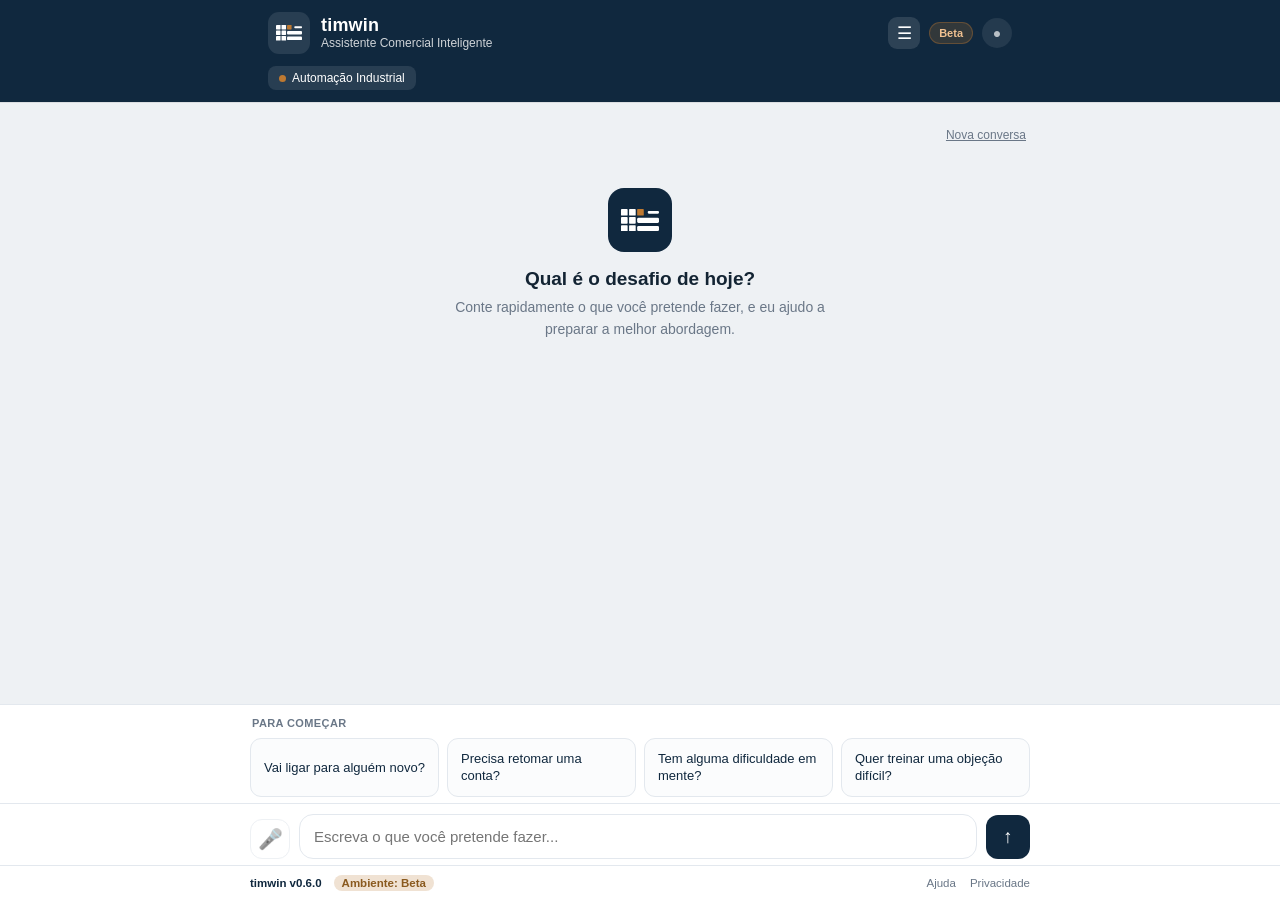
==== commit 4516c011: "Update index.html" ====
--- a/index.html
+++ b/index.html
@@ -44,16 +44,19 @@
     background:rgba(190,121,49,.20);color:#f0c191;border:1px solid rgba(190,121,49,.35)}
   .user{width:30px;height:30px;border-radius:50%;background:rgba(255,255,255,.12);
     display:flex;align-items:center;justify-content:center;font-size:14px;opacity:.7}
-  .menubtn{display:none;width:32px;height:32px;flex:0 0 32px;border-radius:9px;background:rgba(255,255,255,.12);
+  .menubtn{display:flex;width:32px;height:32px;flex:0 0 32px;border-radius:9px;background:rgba(255,255,255,.12);
     border:0;color:#fff;font-size:17px;cursor:pointer;align-items:center;justify-content:center}
   .disc{display:flex;align-items:center;gap:7px;padding:0 18px 12px}
   .discbadge{display:inline-flex;align-items:center;gap:6px;font-size:12px;font-weight:500;
     background:rgba(255,255,255,.10);padding:5px 11px;border-radius:8px}
   .discbadge .dot{width:7px;height:7px;border-radius:50%;background:var(--amber)}
 
-  /* 0b. SIDEBAR: Especialidades do Timwin + Capacidades do Timwin */
-  .sidebar{width:272px; flex:0 0 272px; background:#fff; border-right:1px solid var(--line);
-    overflow-y:auto; height:100dvh}
+  /* 0b. SIDEBAR: Especialidades do Timwin + Capacidades do Timwin.
+     Recolhida por padrao (largura 0); .open expande. Desktop lembra a
+     ultima preferencia via localStorage; mobile sempre comeca fechada
+     (gaveta), ver media query abaixo. */
+  .sidebar{width:0; flex:0 0 0; background:#fff; border-right:0;
+    overflow:hidden; height:100dvh; transition:width .2s ease}
   .sidebar-inner{padding:22px 18px 28px}
   .sidebar-brand{display:flex; align-items:center; gap:10px; margin-bottom:22px}
   .sidebar-brand .mark{background:var(--navy)}
@@ -87,8 +90,12 @@
   .pill.future{background:#eef1f4; color:#c1c9d1}
   .sidebar-backdrop{display:none}
 
+  /* Desktop: painel expande na coluna do layout quando .open (sem overlay). */
+  @media (min-width: 901px){
+    .sidebar.open{width:272px; flex:0 0 272px; border-right:1px solid var(--line); overflow-y:auto}
+  }
+
   @media (max-width: 900px){
-    .menubtn{display:flex}
     .sidebar{position:fixed; left:0; top:0; bottom:0; z-index:40; width:86vw; max-width:320px;
       transform:translateX(-100%); transition:transform .22s ease; box-shadow:2px 0 22px rgba(16,40,62,.2)}
     .sidebar.open{transform:translateX(0)}
@@ -182,12 +189,10 @@
       </div>
       <section class="sidebar-section">
         <h3>Especialidades do Timwin</h3>
-        <p class="subtxt">Disciplinas com metodologia própria. Novas disciplinas entram progressivamente.</p>
         <ul class="disc-list" id="discList"></ul>
       </section>
       <section class="sidebar-section">
         <h3>Capacidades do Timwin</h3>
-        <p class="subtxt">O que já está disponível e o que vem a seguir.</p>
         <div id="capGroups"></div>
       </section>
     </div>
@@ -313,6 +318,7 @@
     { nome:"Fundações e Geotecnia" },
     { nome:"Estruturas de Aço" },
     { nome:"Pré-Moldados" },
+    { nome:"Fôrmas e Escoramento" },
     { nome:"Automação Industrial", ativa:true },
     { nome:"Instalações Elétricas" },
     { nome:"Cálculo Estrutural" },
@@ -371,11 +377,35 @@
   var sidebarBackdrop = document.getElementById("sidebarBackdrop");
   var menuBtn = document.getElementById("menubtn");
   var sidebarClose = document.getElementById("sidebarClose");
-  function openSidebar(){ sidebar.classList.add("open"); sidebarBackdrop.classList.add("open"); }
-  function closeSidebar(){ sidebar.classList.remove("open"); sidebarBackdrop.classList.remove("open"); }
-  menuBtn.addEventListener("click", openSidebar);
-  sidebarClose.addEventListener("click", closeSidebar);
-  sidebarBackdrop.addEventListener("click", closeSidebar);
+  var SIDEBAR_KEY = "timwin_sidebar_open";
+  function isDesktop(){ return window.innerWidth > 900; }
+  function setSidebarOpen(open, persist){
+    if(open){
+      sidebar.classList.add("open");
+      if(!isDesktop()) sidebarBackdrop.classList.add("open");
+    } else {
+      sidebar.classList.remove("open");
+      sidebarBackdrop.classList.remove("open");
+    }
+    if(persist && isDesktop()){
+      try{ localStorage.setItem(SIDEBAR_KEY, open ? "1" : "0"); }catch(e){}
+    }
+  }
+  function toggleSidebar(){ setSidebarOpen(!sidebar.classList.contains("open"), true); }
+  menuBtn.addEventListener("click", toggleSidebar);
+  sidebarClose.addEventListener("click", function(){ setSidebarOpen(false, true); });
+  sidebarBackdrop.addEventListener("click", function(){ setSidebarOpen(false, true); });
+  /* Estado inicial: desktop lembra a ultima preferencia (oculto por padrao
+     na 1a visita, sem valor salvo); mobile sempre comeca fechado (gaveta). */
+  (function initSidebarState(){
+    if(isDesktop()){
+      var saved = null;
+      try{ saved = localStorage.getItem(SIDEBAR_KEY); }catch(e){}
+      setSidebarOpen(saved === "1", false);
+    } else {
+      setSidebarOpen(false, false);
+    }
+  })();
 
   /* Starters: 1 e 2 pulam a classificacao (vao direto pra rota "confirmado"
      com a metodologia ja definida). 3 e 4 sao abertos: so preenchem o campo
@@ -416,8 +446,7 @@
     DISCIPLINAS.forEach(function(d){
       var li = document.createElement("li");
       li.className = "disc-item" + (d.ativa ? " active" : "");
-      li.innerHTML = '<span class="disc-dot"></span><span>' + esc(d.nome) + '</span>' +
-        (d.ativa ? '<span class="tag">ativa</span>' : '');
+      li.innerHTML = '<span class="disc-dot"></span><span>' + esc(d.nome) + '</span>';
       discList.appendChild(li);
     });
 
@@ -433,12 +462,10 @@
         var row = document.createElement("div");
         var isLive = it.status === "live";
         row.className = "cap-item" + (isLive ? " clickable" : " disabled");
-        var pillClass = isLive ? "live" : (it.status === "soon" ? "soon" : "future");
-        var pillText = isLive ? "Disponível" : (it.status === "soon" ? "Em breve" : "Evolução futura");
-        row.innerHTML = '<span class="name">' + esc(it.nome) + '</span><span class="pill ' + pillClass + '">' + pillText + '</span>';
+        row.innerHTML = '<span class="name">' + esc(it.nome) + '</span>';
         if(isLive){
           row.onclick = function(){
-            closeSidebar();
+            setSidebarOpen(false, true);
             if(busy) return;
             sendBypass(it.acao, it.mensagem);
           };
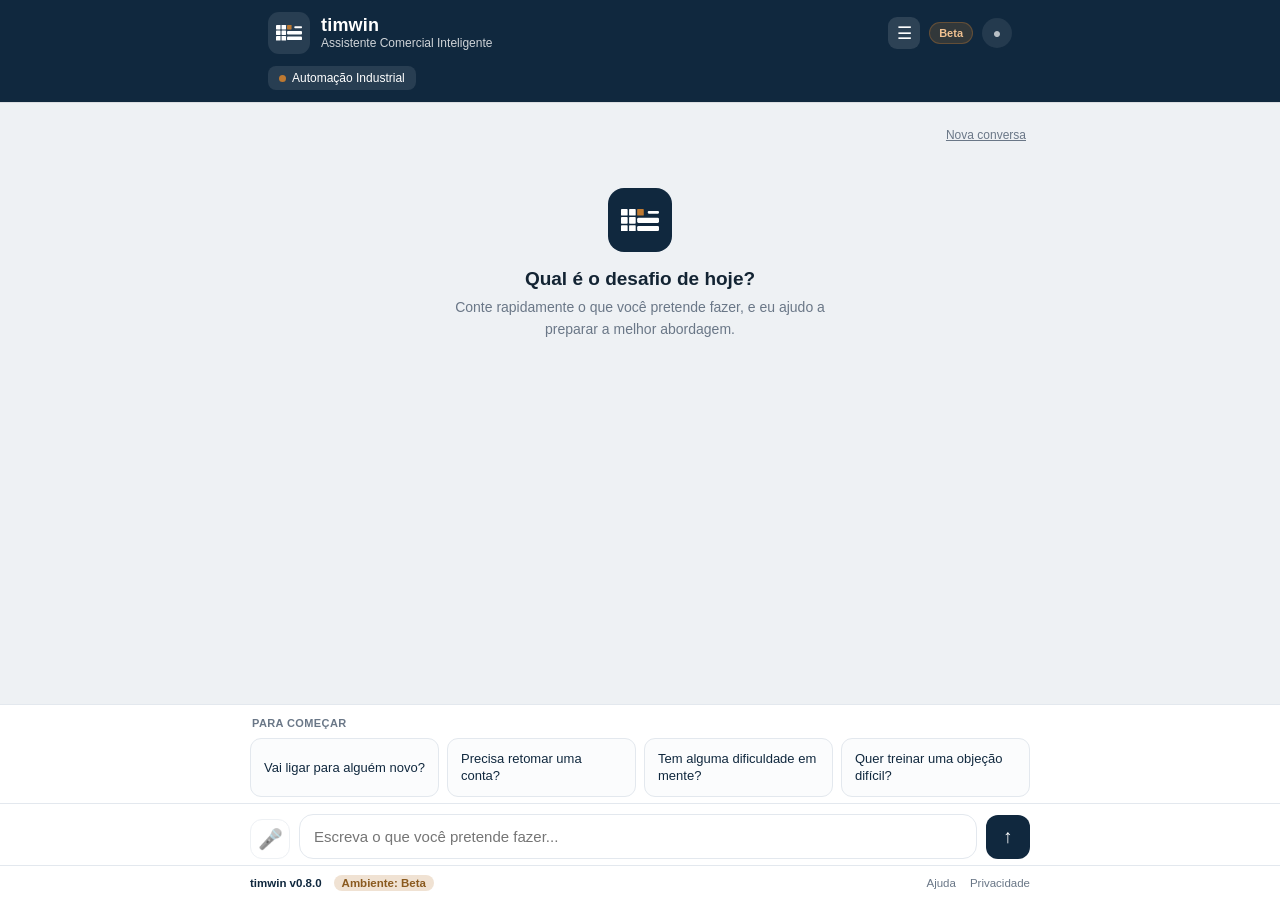
==== commit da747e9a: "Update index.html" ====
--- a/index.html
+++ b/index.html
@@ -356,7 +356,7 @@
   /* Estado da conversa (100% no cliente; o Make e stateless - reenviamos o
      historico a cada chamada da rota "confirmado"). conv pode ser:
      idle | aguardando_confirmacao | fora_escopo | confirmado | escalado */
-  var state = { conv: "idle", acao: null, acaoProposta: null, mensagemOriginal: null, historico: "" };
+  var state = { conv: "idle", acao: null, acaoProposta: null, mensagemOriginal: null, historico: "", estadoAtual: null, trocaPendente: null };
 
   var thread = document.getElementById("thread");
   var hint = document.getElementById("hint");
@@ -565,6 +565,21 @@
     showAcaoBadge(novaAcao);
     addBubble("Metodologia alterada para " + LABELS[novaAcao] + ". Continuamos a partir daqui.", "bot", false);
   }
+  /* Sugestao de troca de metodologia feita pelo proprio Timwin (marcador
+     ###SUGERIR_TROCA### na resposta): nunca troca sozinho, so oferece o
+     botao. So a confirmacao do vendedor aciona trocarMetodologia, que
+     preserva historico e Estado Conversacional (a troca de base acontece
+     sozinha na proxima chamada, pois o Make busca o base.txt pela acao
+     atual a cada turno). */
+  function offerTrocaMetodologia(novaAcao){
+    if(state.trocaPendente === novaAcao) return;
+    state.trocaPendente = novaAcao;
+    var atual = state.acao;
+    renderQuickReplies([
+      { label: "Trocar para " + (LABELS[novaAcao] || novaAcao), onClick: function(){ state.trocaPendente = null; trocarMetodologia(novaAcao); } },
+      { label: "Manter " + (LABELS[atual] || atual), secondary: true, onClick: function(){ state.trocaPendente = null; } }
+    ]);
+  }
   /* Ligacao de Aprofundamento ainda nao tem metodologia propria (backlog);
      por enquanto, encaminha para o Demetrius igual ao fluxo "fora do escopo". */
   function pedirAprofundamento(){
@@ -573,7 +588,7 @@
   }
 
   function resetConversation(){
-    state = { conv: "idle", acao: null, acaoProposta: null, mensagemOriginal: null, historico: "" };
+    state = { conv: "idle", acao: null, acaoProposta: null, mensagemOriginal: null, historico: "", estadoAtual: null, trocaPendente: null };
     thread.innerHTML = "";
     var h = document.createElement("div");
     h.className = "empty"; h.id = "hint";
@@ -641,13 +656,26 @@
       );
     } else { /* confirmado */
       var acaoAtual = state.acao;
-      var historicoAtual = state.historico;
+      var historicoAtual = buildHistoricoEnvio();
       callWebhook(
         { estado:"confirmado", acao:acaoAtual, disciplina:DISCIPLINA, mensagem:text, historico:historicoAtual },
         function(txt){ t.remove(); busy=false; input.focus(); handleConfirmadoResponse(txt, text); },
         function(timedOut){ t.remove(); busy=false; input.focus(); onWebhookError(timedOut); }
       );
     }
+  }
+
+  /* Historico enviado ao Make = transcricao visivel da tela + (se existir)
+     o bloco tecnico ###ESTADO_ATUAL### com o Estado Conversacional da
+     resposta anterior. O Estado nunca acumula: e sempre sobrescrito, nunca
+     concatenado ao historico visivel, para nao inflar o prompt nem exigir
+     uma segunda chamada a OpenAI (Camada de Conducao, Digest v1.4). */
+  function buildHistoricoEnvio(){
+    var h = state.historico;
+    if(state.estadoAtual){
+      h += "\n###ESTADO_ATUAL###\n" + state.estadoAtual + "\n";
+    }
+    return h;
   }
 
   function onWebhookError(timedOut){
@@ -750,18 +778,53 @@
     );
   }
 
+  /* Resposta do Make traz, na ordem, ate 3 blocos ocultos apos o texto
+     visivel: ###SUGERIR_TROCA### <slug>, ###ESTADO### <bloco> e
+     ###SUGESTOES### <perguntas>. Nenhum dos tres e exibido ao vendedor;
+     so o texto que sobra depois de remove-los vira o balao. */
   function handleConfirmadoResponse(rawTxt, userMsg){
     var raw = (rawTxt && rawTxt.trim() && rawTxt.trim()!=="Accepted") ? rawTxt.trim()
               : "Não consegui responder agora. Tenta de novo em instantes.";
-    var answer = raw, sugg = [];
-    var m = raw.split("###SUGESTOES###");
-    if(m.length > 1){
-      answer = m[0].trim();
-      sugg = m[1].split("|").map(function(x){ return x.trim(); }).filter(function(x){ return x.length; }).slice(0,3);
-    }
+
+    var sugg = [];
+    var rest = raw;
+    var mSug = rest.split("###SUGESTOES###");
+    rest = mSug[0];
+    if(mSug.length > 1){
+      sugg = mSug[1].split("|").map(function(x){ return x.trim(); }).filter(function(x){ return x.length; }).slice(0,3);
+    }
+
+    var estadoBloco = "";
+    var mEstado = rest.split("###ESTADO###");
+    rest = mEstado[0];
+    if(mEstado.length > 1){
+      estadoBloco = mEstado[1].trim();
+    }
+
+    var trocaSlug = null;
+    var mTroca = rest.split("###SUGERIR_TROCA###");
+    rest = mTroca[0];
+    if(mTroca.length > 1){
+      var slugCandidato = mTroca[1].trim().split(/\s+/)[0];
+      if(slugCandidato === "primeira-ligacao" || slugCandidato === "ligacao-de-retomada"){
+        trocaSlug = slugCandidato;
+      }
+    }
+
+    var answer = rest.trim();
     addBubble(fmt(answer), "bot", true);
     renderSuggestions(sugg);
     state.historico += "Vendedor: " + userMsg + "\nTimwin: " + answer + "\n\n";
+
+    /* Estado Conversacional: sobrescreve, nunca acumula (buildHistoricoEnvio
+       le sempre o mais recente). */
+    if(estadoBloco){ state.estadoAtual = estadoBloco; }
+
+    /* Sugestao de troca de metodologia: so oferece o botao; o Timwin nunca
+       troca sozinho (aguarda a confirmacao explicita pela interface). */
+    if(trocaSlug && trocaSlug !== state.acao){
+      offerTrocaMetodologia(trocaSlug);
+    }
   }
 
   /* Gerar relatorio: acionado pelo botao fixo da barra de ferramentas (nao e
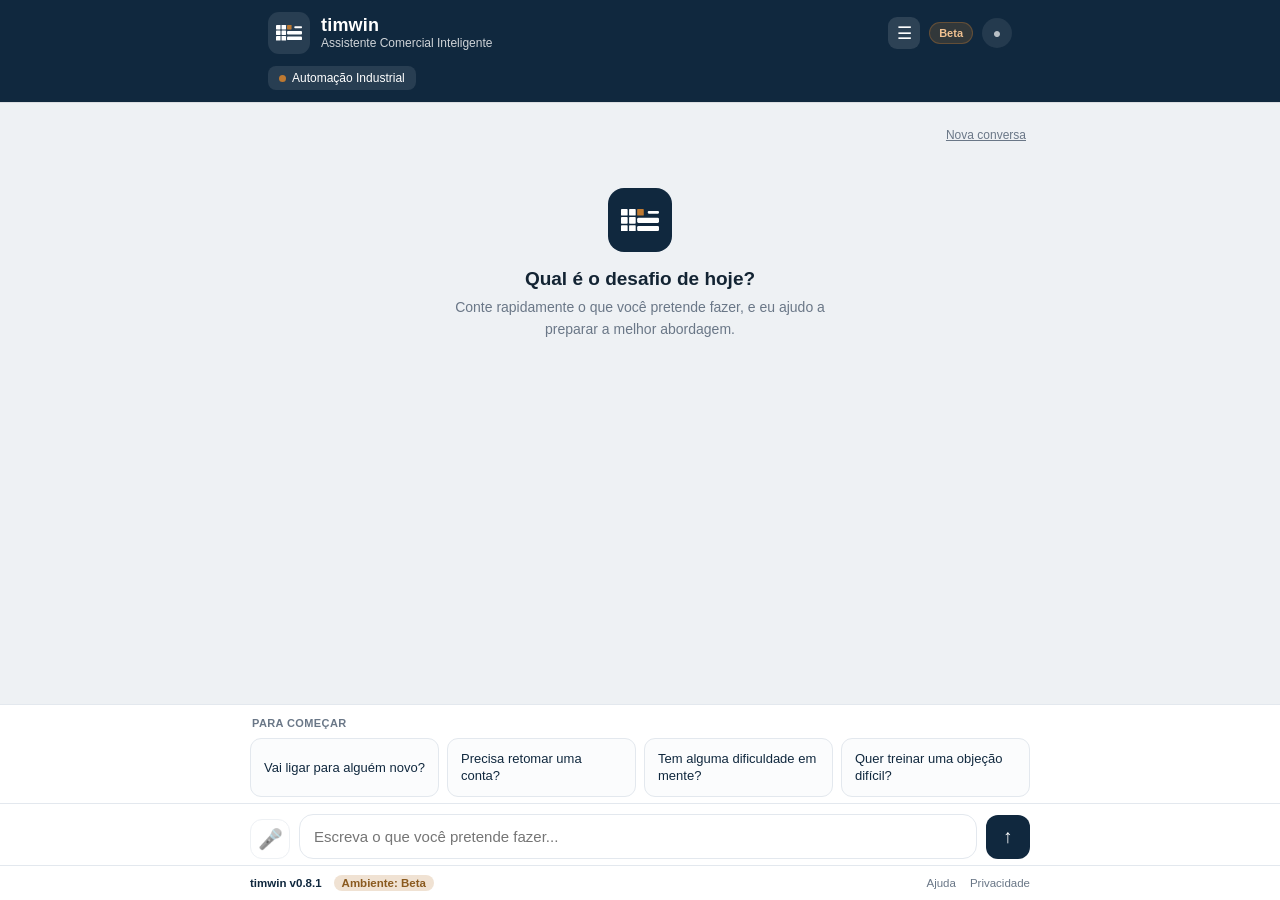
==== commit af69daee: "Update index.html" ====
--- a/index.html
+++ b/index.html
@@ -779,26 +779,30 @@
   }
 
   /* Resposta do Make traz, na ordem, ate 3 blocos ocultos apos o texto
-     visivel: ###SUGERIR_TROCA### <slug>, ###ESTADO### <bloco> e
-     ###SUGESTOES### <perguntas>. Nenhum dos tres e exibido ao vendedor;
-     so o texto que sobra depois de remove-los vira o balao. */
+     visivel: ###SUGERIR_TROCA### <slug>, ###SUGESTOES### <baloes> e, por
+     ultimo, ###ESTADO### <bloco>. DESDE 03/08/2026 (blindagem contra corte
+     por limite de tokens) o ESTADO foi movido para o final: se a resposta
+     for cortada por estourar o max_tokens, o que se perde e o Estado
+     (invisivel), nunca os Baloes (visiveis e clicaveis). Nenhum dos tres
+     blocos e exibido ao vendedor; so o texto que sobra depois de
+     remove-los vira o balao de resposta. */
   function handleConfirmadoResponse(rawTxt, userMsg){
     var raw = (rawTxt && rawTxt.trim() && rawTxt.trim()!=="Accepted") ? rawTxt.trim()
               : "Não consegui responder agora. Tenta de novo em instantes.";
 
+    var estadoBloco = "";
+    var rest = raw;
+    var mEstado = rest.split("###ESTADO###");
+    rest = mEstado[0];
+    if(mEstado.length > 1){
+      estadoBloco = mEstado[1].trim();
+    }
+
     var sugg = [];
-    var rest = raw;
     var mSug = rest.split("###SUGESTOES###");
     rest = mSug[0];
     if(mSug.length > 1){
       sugg = mSug[1].split("|").map(function(x){ return x.trim(); }).filter(function(x){ return x.length; }).slice(0,3);
-    }
-
-    var estadoBloco = "";
-    var mEstado = rest.split("###ESTADO###");
-    rest = mEstado[0];
-    if(mEstado.length > 1){
-      estadoBloco = mEstado[1].trim();
     }
 
     var trocaSlug = null;
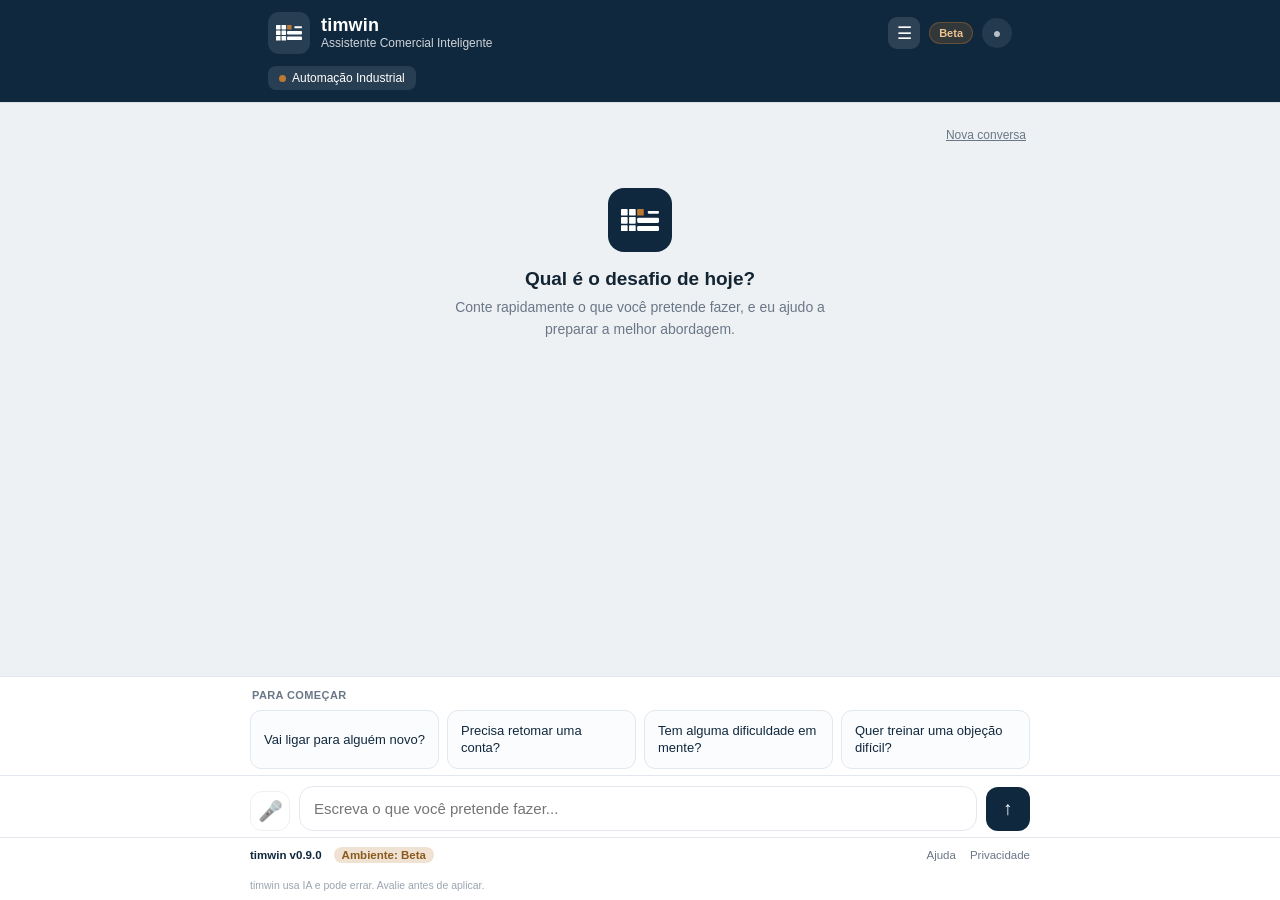
==== commit a839c719: "Update index.html" ====
--- a/index.html
+++ b/index.html
@@ -97,7 +97,8 @@
 
   @media (max-width: 900px){
     .sidebar{position:fixed; left:0; top:0; bottom:0; z-index:40; width:86vw; max-width:320px;
-      transform:translateX(-100%); transition:transform .22s ease; box-shadow:2px 0 22px rgba(16,40,62,.2)}
+      transform:translateX(-100%); transition:transform .22s ease; box-shadow:2px 0 22px rgba(16,40,62,.2);
+      overflow-y:auto; -webkit-overflow-scrolling:touch; overscroll-behavior:contain; touch-action:pan-y}
     .sidebar.open{transform:translateX(0)}
     .sidebar-head{display:flex; align-items:center; justify-content:space-between; margin-bottom:6px}
     .sidebar-backdrop.open{display:block; position:fixed; inset:0; background:rgba(16,40,62,.35); z-index:30}
@@ -174,6 +175,7 @@
   footer .fenv{padding:2px 8px;border-radius:12px;background:#f0e2d3;color:#8a5a1f;font-weight:600}
   footer .links{margin-left:auto;display:flex;gap:14px}
   footer .links a{color:var(--muted);text-decoration:none}
+  footer .aidisc{width:100%;font-size:10.5px;color:#9aa5b0;margin-top:4px}
 </style>
 </head>
 <body>
@@ -239,7 +241,7 @@
       <div class="toolbar">
         <span class="acaobadge" id="acaobadge"><span class="dot"></span><span id="acaobadge-text"></span><a id="trocar-acao">trocar</a></span>
         <div class="toolbar-actions">
-          <button class="reportbtn" id="reportbtn" type="button">📄 Gerar Relatório</button>
+          <button class="reportbtn" id="reportbtn" type="button">📄 Gerar Resumo</button>
           <button class="newconv" id="newconv" type="button">Nova conversa</button>
         </div>
       </div>
@@ -293,6 +295,7 @@
         <a href="#" onclick="return false">Ajuda</a>
         <a href="#" onclick="return false">Privacidade</a>
       </span>
+      <span class="aidisc">timwin usa IA e pode errar. Avalie antes de aplicar.</span>
     </div>
   </footer>
 
@@ -651,16 +654,16 @@
     if(state.conv === "idle"){
       callWebhook(
         { estado:"novo", mensagem:text, disciplina:DISCIPLINA },
-        function(txt){ t.remove(); busy=false; input.focus(); handleNovoResponse(txt, text); },
-        function(timedOut){ t.remove(); busy=false; input.focus(); onWebhookError(timedOut); }
+        function(txt){ t.remove(); busy=false; sendBtn.disabled=false; input.focus(); handleNovoResponse(txt, text); },
+        function(timedOut){ t.remove(); busy=false; sendBtn.disabled=false; input.focus(); onWebhookError(timedOut); }
       );
     } else { /* confirmado */
       var acaoAtual = state.acao;
       var historicoAtual = buildHistoricoEnvio();
       callWebhook(
         { estado:"confirmado", acao:acaoAtual, disciplina:DISCIPLINA, mensagem:text, historico:historicoAtual },
-        function(txt){ t.remove(); busy=false; input.focus(); handleConfirmadoResponse(txt, text); },
-        function(timedOut){ t.remove(); busy=false; input.focus(); onWebhookError(timedOut); }
+        function(txt){ t.remove(); busy=false; sendBtn.disabled=false; input.focus(); handleConfirmadoResponse(txt, text); },
+        function(timedOut){ t.remove(); busy=false; sendBtn.disabled=false; input.focus(); onWebhookError(timedOut); }
       );
     }
   }
@@ -787,6 +790,14 @@
      blocos e exibido ao vendedor; so o texto que sobra depois de
      remove-los vira o balao de resposta. */
   function handleConfirmadoResponse(rawTxt, userMsg){
+    /* DEBUG TEMPORARIO (03/08/2026, auditoria dos baloes): loga o texto CRU
+       recebido do Make, antes de qualquer parsing, no console do navegador.
+       Serve para confirmar se ###SUGESTOES### chega ou nao ate o navegador -
+       se aparecer aqui mas os baloes nao renderizarem, o bug e do parser/render
+       abaixo; se NAO aparecer aqui, o problema esta a montante (Make/modelo).
+       Remover depois que a causa for confirmada. */
+    console.log("[timwin debug] resposta crua do Make (confirmado):", rawTxt);
+
     var raw = (rawTxt && rawTxt.trim() && rawTxt.trim()!=="Accepted") ? rawTxt.trim()
               : "Não consegui responder agora. Tenta de novo em instantes.";
 
@@ -838,7 +849,7 @@
     if(busy) return;
     busy = true;
     reportBtn.disabled = true;
-    lockComposer(true, "Gerando relatório...");
+    lockComposer(true, "Gerando resumo...");
     var t = thinkingRow();
     callWebhook(
       { estado:"relatorio", disciplina:DISCIPLINA, acao:state.acao || "", historico:state.historico },
@@ -846,9 +857,9 @@
         t.remove(); busy = false; reportBtn.disabled = false; lockComposer(false);
         var link = (txt || "").trim();
         if(link.indexOf("http") === 0){
-          addBubble('Relatório pronto. <a href="' + esc(link) + '" target="_blank" rel="noopener">Abrir relatório</a>', "bot", true);
+          addBubble('Resumo pronto. <a href="' + esc(link) + '" target="_blank" rel="noopener">Abrir resumo</a>', "bot", true);
         } else {
-          addBubble("Não consegui gerar o relatório agora. Tenta de novo em instantes.", "bot", false);
+          addBubble("Não consegui gerar o resumo agora. Tenta de novo em instantes.", "bot", false);
         }
         input.focus();
       },
